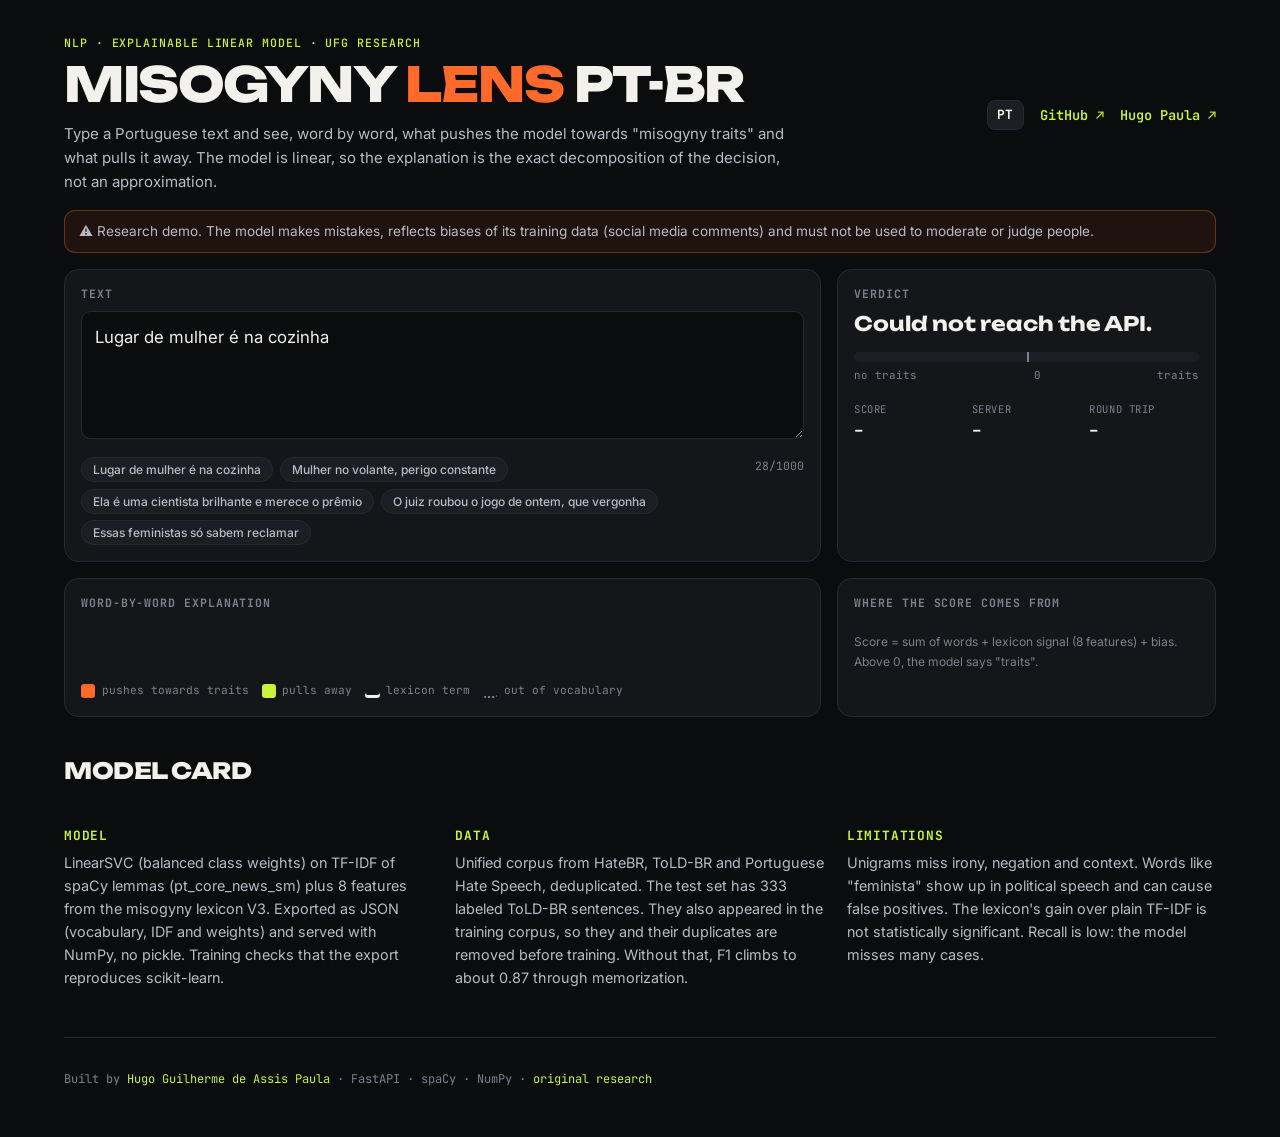
==== static/index.html @ 3f373401 "Misogyny Lens PT-BR: explainable misogyny detector API with live demo Linear SVM on spaCy lemma TF-I" ====
<!doctype html>
<html lang="pt-BR">
<head>
<meta charset="utf-8">
<meta name="viewport" content="width=device-width, initial-scale=1">
<title>Misogyny Lens PT-BR</title>
<meta name="description" content="Detector de traços de misoginia em português com explicação palavra por palavra. Research demo with a per-word explanation.">
<meta name="theme-color" content="#0b0c0e">
<link rel="preconnect" href="https://fonts.googleapis.com">
<link rel="preconnect" href="https://fonts.gstatic.com" crossorigin>
<link rel="stylesheet" href="https://fonts.googleapis.com/css2?family=Unbounded:wght@700;800&family=Inter:wght@400;500;600;700&family=JetBrains+Mono:wght@400;500;700&display=swap">
<link rel="stylesheet" href="/static/style.css">
<script>
  (function () {
    var lang = null;
    try { lang = localStorage.getItem("lang"); } catch (e) {}
    if (!lang) lang = (navigator.language || "pt").toLowerCase().indexOf("pt") === 0 ? "pt-BR" : "en";
    document.documentElement.lang = lang;
  })();
</script>
</head>
<body>

<header class="top">
  <div>
    <p class="kicker"><span data-pt>PLN · modelo linear explicável · pesquisa UFG</span><span data-en>NLP · explainable linear model · UFG research</span></p>
    <h1>Misogyny <span>Lens</span> PT-BR</h1>
    <p class="sub">
      <span data-pt>Digite um texto em português e veja, palavra por palavra, o que empurra o modelo para "traços de misoginia" e o que puxa para o outro lado. O modelo é linear, então a explicação é a decomposição exata da decisão, não uma aproximação.</span>
      <span data-en>Type a Portuguese text and see, word by word, what pushes the model towards "misogyny traits" and what pulls it away. The model is linear, so the explanation is the exact decomposition of the decision, not an approximation.</span>
    </p>
  </div>
  <nav class="links">
    <button type="button" id="lang"><span data-pt>EN</span><span data-en>PT</span></button>
    <a href="https://github.com/hugo-guigo/misogyny-lens-ptbr">GitHub ↗</a>
    <a href="https://hugo-guigo.github.io">Hugo Paula ↗</a>
  </nav>
</header>

<p class="warning">
  <span data-pt>⚠ Demo de pesquisa. O modelo erra, reflete vieses dos dados de treino (comentários de redes sociais) e não deve ser usado para moderar ou julgar pessoas.</span>
  <span data-en>⚠ Research demo. The model makes mistakes, reflects biases of its training data (social media comments) and must not be used to moderate or judge people.</span>
</p>

<main class="grid">
  <section class="panel input-panel">
    <label for="text" class="lbl"><span data-pt>Texto</span><span data-en>Text</span></label>
    <textarea id="text" maxlength="1000" rows="4" spellcheck="false">Lugar de mulher é na cozinha</textarea>
    <div class="row">
      <div class="chips" id="examples"></div>
      <span class="count mono" id="count">0/1000</span>
    </div>
  </section>

  <section class="panel verdict-panel">
    <p class="lbl"><span data-pt>Veredito</span><span data-en>Verdict</span></p>
    <p id="verdict" class="verdict">…</p>
    <div class="gauge" aria-hidden="true">
      <div class="gauge-mid"></div>
      <div class="gauge-fill" id="gauge"></div>
    </div>
    <div class="gauge-labels mono"><span data-pt>sem traços</span><span data-en>no traits</span><span>0</span><span data-pt>com traços</span><span data-en>traits</span></div>
    <dl class="stats mono">
      <div><dt><span data-pt>pontuação</span><span data-en>score</span></dt><dd id="score">–</dd></div>
      <div><dt><span data-pt>servidor</span><span data-en>server</span></dt><dd id="latency">–</dd></div>
      <div><dt><span data-pt>ida e volta</span><span data-en>round trip</span></dt><dd id="rtt">–</dd></div>
    </dl>
  </section>

  <section class="panel lens-panel">
    <p class="lbl"><span data-pt>Explicação palavra por palavra</span><span data-en>Word-by-word explanation</span></p>
    <p id="lens" class="lens"></p>
    <p class="legend mono">
      <span class="sw pos"></span><span data-pt>empurra para traços</span><span data-en>pushes towards traits</span>
      <span class="sw neg"></span><span data-pt>puxa para o outro lado</span><span data-en>pulls away</span>
      <span class="sw lexi"></span><span data-pt>termo do léxico</span><span data-en>lexicon term</span>
      <span class="sw off"></span><span data-pt>fora do vocabulário</span><span data-en>out of vocabulary</span>
    </p>
  </section>

  <section class="panel parts-panel">
    <p class="lbl"><span data-pt>De onde vem a pontuação</span><span data-en>Where the score comes from</span></p>
    <ul id="parts" class="parts mono"></ul>
    <p class="note"><span data-pt>Pontuação = soma das palavras + sinal do léxico (8 atributos) + viés. Acima de 0, o modelo marca "com traços".</span><span data-en>Score = sum of words + lexicon signal (8 features) + bias. Above 0, the model says "traits".</span></p>
  </section>
</main>

<section class="card-section" id="model-card">
  <h2>Model card</h2>
  <div class="cards" id="card"></div>
  <div class="cols">
    <div>
      <h3><span data-pt>Modelo</span><span data-en>Model</span></h3>
      <p><span data-pt>LinearSVC (class_weight balanceado) sobre TF-IDF de lemas do spaCy (pt_core_news_sm) mais 8 atributos do léxico de misoginia V3. Exportado como JSON (vocabulário, IDF e pesos) e servido com NumPy, sem pickle. O treino confere que a versão exportada reproduz o scikit-learn.</span><span data-en>LinearSVC (balanced class weights) on TF-IDF of spaCy lemmas (pt_core_news_sm) plus 8 features from the misogyny lexicon V3. Exported as JSON (vocabulary, IDF and weights) and served with NumPy, no pickle. Training checks that the export reproduces scikit-learn.</span></p>
    </div>
    <div>
      <h3><span data-pt>Dados</span><span data-en>Data</span></h3>
      <p><span data-pt>Corpus unificado de HateBR, ToLD-BR e Portuguese Hate Speech, deduplicado. O teste tem 333 frases rotuladas do ToLD-BR. Essas frases também estavam no corpus de treino, então elas e suas duplicatas são removidas antes do treino. Sem isso, o F1 sobe para cerca de 0,87 por memorização.</span><span data-en>Unified corpus from HateBR, ToLD-BR and Portuguese Hate Speech, deduplicated. The test set has 333 labeled ToLD-BR sentences. They also appeared in the training corpus, so they and their duplicates are removed before training. Without that, F1 climbs to about 0.87 through memorization.</span></p>
    </div>
    <div>
      <h3><span data-pt>Limitações</span><span data-en>Limitations</span></h3>
      <p><span data-pt>Unigramas não entendem ironia, negação ou contexto. Palavras como "feminista" aparecem em discurso político e podem gerar falsos positivos. O ganho do léxico sobre o TF-IDF puro não é estatisticamente significativo. O recall é baixo: o modelo deixa passar muitos casos.</span><span data-en>Unigrams miss irony, negation and context. Words like "feminista" show up in political speech and can cause false positives. The lexicon's gain over plain TF-IDF is not statistically significant. Recall is low: the model misses many cases.</span></p>
    </div>
  </div>
</section>

<footer class="foot mono">
  <p><span data-pt>Construído por</span><span data-en>Built by</span> <a href="https://hugo-guigo.github.io">Hugo Guilherme de Assis Paula</a> · FastAPI · spaCy · NumPy · <a href="https://github.com/hugo-guigo/lexico-misoginia-ptbr"><span data-pt>pesquisa original</span><span data-en>original research</span></a></p>
</footer>

<script src="/static/app.js"></script>
</body>
</html>
---- static/style.css ----
:root {
  --bg: #0b0c0e;
  --surface: #141619;
  --surface-2: #1b1e22;
  --line: #262a30;
  --ink: #f3f1ec;
  --sub: #b9bcc2;
  --muted: #7d828b;
  --lime: #c8f53a;
  --orange: #ff6a2b;
  --display: "Unbounded", "Arial Black", Arial, sans-serif;
  --sans: "Inter", system-ui, -apple-system, "Segoe UI", Roboto, Arial, sans-serif;
  --mono: "JetBrains Mono", ui-monospace, Consolas, monospace;
  color-scheme: dark;
}

html[lang="pt-BR"] [data-en], html[lang="en"] [data-pt] { display: none !important; }

*, *::before, *::after { box-sizing: border-box; }
body { margin: 0; background: var(--bg); color: var(--ink); font: 15px/1.6 var(--sans); padding: 0 1.25rem; -webkit-font-smoothing: antialiased; }
body > * { max-width: 72rem; margin-inline: auto; }
a { color: var(--lime); text-decoration: none; }
a:hover { text-decoration: underline; }
h1, h2, h3, p { margin: 0; }
.mono { font-family: var(--mono); }
:focus-visible { outline: 2px solid var(--lime); outline-offset: 2px; }

.top { display: flex; justify-content: space-between; gap: 2rem; flex-wrap: wrap; padding: 2.2rem 0 1rem; }
.kicker { font: 500 0.72rem var(--mono); color: var(--lime); text-transform: uppercase; letter-spacing: 0.08em; }
h1 { font: 800 clamp(1.8rem, 4.5vw, 3rem)/1 var(--display); text-transform: uppercase; letter-spacing: -0.03em; margin: 0.6rem 0 0.9rem; }
h1 span { color: var(--orange); }
.sub { color: var(--sub); max-width: 46rem; }
.links { display: flex; gap: 1rem; align-items: center; font: 600 0.85rem var(--mono); }
button { font: 700 0.8rem var(--mono); color: var(--ink); background: var(--surface-2); border: 1px solid var(--line); border-radius: 0.5rem; padding: 0.35rem 0.6rem; cursor: pointer; }
button:hover { border-color: var(--ink); }

.warning { font-size: 0.85rem; color: var(--sub); background: rgba(255, 106, 43, 0.08); border: 1px solid rgba(255, 106, 43, 0.35); border-radius: 0.7rem; padding: 0.6rem 0.9rem; margin: 0 auto 1rem; }

.grid { display: grid; gap: 1rem; grid-template-columns: minmax(0, 2fr) minmax(0, 1fr);
  grid-template-areas: "input verdict" "lens parts"; }
.panel { background: var(--surface); border: 1px solid var(--line); border-radius: 0.9rem; padding: 1rem; min-width: 0; }
.input-panel { grid-area: input; }
.verdict-panel { grid-area: verdict; }
.lens-panel { grid-area: lens; }
.parts-panel { grid-area: parts; }
.lbl { display: block; font: 700 0.72rem var(--mono); color: var(--muted); text-transform: uppercase; letter-spacing: 0.08em; margin-bottom: 0.6rem; }

textarea { width: 100%; resize: vertical; font: 1.05rem/1.5 var(--sans); color: var(--ink); background: var(--bg); border: 1px solid var(--line); border-radius: 0.6rem; padding: 0.8rem; }
textarea:focus { outline: none; border-color: var(--lime); }
.row { display: flex; justify-content: space-between; align-items: flex-start; gap: 1rem; margin-top: 0.7rem; }
.chips { display: flex; flex-wrap: wrap; gap: 0.4rem; }
.chip { font: 500 0.75rem var(--sans); color: var(--sub); border-radius: 999px; padding: 0.25rem 0.7rem; }
.count { font-size: 0.72rem; color: var(--muted); white-space: nowrap; }

.verdict { font: 700 1.25rem/1.25 var(--display); letter-spacing: -0.01em; }
.verdict.yes { color: var(--orange); }
.verdict.no { color: var(--lime); }
.gauge { position: relative; height: 10px; background: var(--surface-2); border-radius: 999px; margin: 1rem 0 0.35rem; overflow: hidden; }
.gauge-mid { position: absolute; left: 50%; top: -2px; bottom: -2px; width: 2px; background: var(--muted); z-index: 1; }
.gauge-fill { position: absolute; top: 0; bottom: 0; left: 50%; width: 0; transition: width 0.25s, left 0.25s; }
.gauge-fill.pos { background: var(--orange); }
.gauge-fill.neg { background: var(--lime); }
.gauge-labels { display: flex; justify-content: space-between; font-size: 0.68rem; color: var(--muted); }
.stats { display: grid; grid-template-columns: repeat(3, 1fr); gap: 0.5rem; margin: 1rem 0 0; }
.stats dt { font-size: 0.66rem; color: var(--muted); text-transform: uppercase; letter-spacing: 0.05em; }
.stats dd { margin: 0; font-size: 1rem; font-weight: 700; }

.lens { font-size: 1.25rem; line-height: 2.1; word-wrap: break-word; min-height: 3rem; }
.tk { border-radius: 0.3rem; padding: 0.05rem 0.1rem; }
.tk.on { background: rgba(var(--c), var(--a)); color: var(--ink); }
.tk.on.strong { color: #111; }
.tk.stop { color: var(--muted); }
.tk.oov { color: var(--muted); text-decoration: underline dotted var(--muted); }
.tk.lexi { box-shadow: inset 0 -3px 0 var(--ink); }
.legend { display: flex; flex-wrap: wrap; align-items: center; gap: 0.35rem 0.8rem; font-size: 0.7rem; color: var(--muted); margin-top: 0.9rem; }
.sw { display: inline-block; width: 0.9rem; height: 0.9rem; border-radius: 0.2rem; vertical-align: middle; margin-right: -0.4rem; }
.sw.pos { background: var(--orange); }
.sw.neg { background: var(--lime); }
.sw.lexi { background: transparent; box-shadow: inset 0 -3px 0 var(--ink); }
.sw.off { background: transparent; border-bottom: 2px dotted var(--muted); }

.parts { list-style: none; margin: 0; padding: 0; display: grid; gap: 0.35rem; font-size: 0.78rem; }
.parts li { display: grid; grid-template-columns: 7.5rem 1fr 3.8rem; gap: 0.5rem; align-items: center; }
.parts li.special .pn { color: var(--muted); font-style: italic; }
.pn { overflow: hidden; text-overflow: ellipsis; white-space: nowrap; }
.pv { text-align: right; color: var(--sub); }
.bar { position: relative; height: 0.7rem; background: var(--surface-2); border-radius: 0.2rem; }
.bar::after { content: ""; position: absolute; left: 50%; top: -2px; bottom: -2px; width: 1px; background: var(--muted); }
.b { position: absolute; top: 0; bottom: 0; border-radius: 0.2rem; }
.b.pos { background: var(--orange); }
.b.neg { background: var(--lime); }
.note { font-size: 0.75rem; color: var(--muted); margin-top: 0.8rem; }

.card-section { padding: 2.5rem 0 1rem; }
.card-section h2 { font: 800 1.4rem var(--display); text-transform: uppercase; letter-spacing: -0.02em; margin-bottom: 1.1rem; }
.cards { display: grid; grid-template-columns: repeat(auto-fit, minmax(11rem, 1fr)); gap: 0.8rem; margin-bottom: 1.6rem; }
.stat { background: var(--surface); border: 1px solid var(--line); border-radius: 0.8rem; padding: 0.9rem; }
.stat .k { font-size: 0.68rem; color: var(--muted); text-transform: uppercase; letter-spacing: 0.06em; }
.stat .v { font: 700 1.6rem/1.2 var(--display); margin: 0.3rem 0; }
.stat .d { font-size: 0.75rem; color: var(--muted); }
.cols { display: grid; grid-template-columns: repeat(auto-fit, minmax(16rem, 1fr)); gap: 1.4rem; }
.cols h3 { font: 700 0.8rem var(--mono); color: var(--lime); text-transform: uppercase; letter-spacing: 0.06em; margin-bottom: 0.4rem; }
.cols p { color: var(--sub); font-size: 0.9rem; }
.foot { padding: 2rem 0 3rem; border-top: 1px solid var(--line); margin-top: 2rem; font-size: 0.75rem; color: var(--muted); }

@media (max-width: 820px) {
  .grid { grid-template-columns: minmax(0, 1fr); grid-template-areas: "input" "verdict" "lens" "parts"; }
  body { padding: 0 1rem; }
  .row { flex-direction: column; }
}
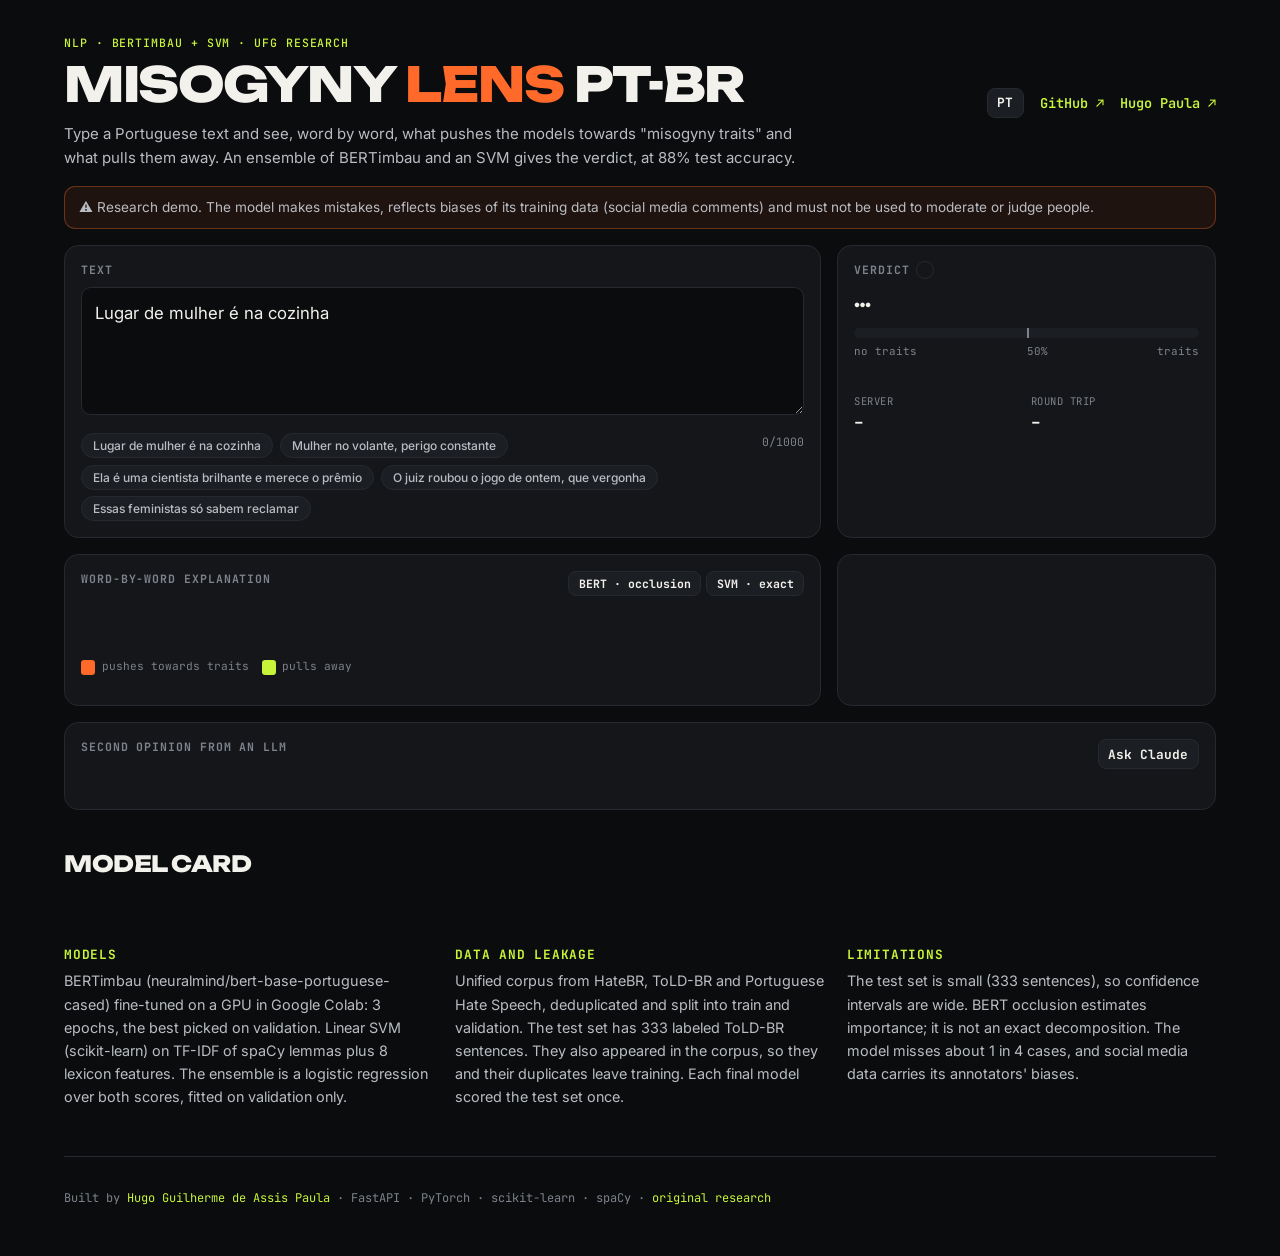
==== commit 84649951: "Add fine-tuned BERTimbau and SVM+BERT ensemble (88.0% test accuracy) - SVM now scikit-learn + joblib" ====
--- a/static/index.html
+++ b/static/index.html
@@ -23,11 +23,11 @@
 
 <header class="top">
   <div>
-    <p class="kicker"><span data-pt>PLN · modelo linear explicável · pesquisa UFG</span><span data-en>NLP · explainable linear model · UFG research</span></p>
+    <p class="kicker"><span data-pt>PLN · BERTimbau + SVM · pesquisa UFG</span><span data-en>NLP · BERTimbau + SVM · UFG research</span></p>
     <h1>Misogyny <span>Lens</span> PT-BR</h1>
     <p class="sub">
-      <span data-pt>Digite um texto em português e veja, palavra por palavra, o que empurra o modelo para "traços de misoginia" e o que puxa para o outro lado. O modelo é linear, então a explicação é a decomposição exata da decisão, não uma aproximação.</span>
-      <span data-en>Type a Portuguese text and see, word by word, what pushes the model towards "misogyny traits" and what pulls it away. The model is linear, so the explanation is the exact decomposition of the decision, not an approximation.</span>
+      <span data-pt>Digite um texto em português e veja, palavra por palavra, o que empurra os modelos para "traços de misoginia" e o que puxa para o outro lado. Um ensemble de BERTimbau e SVM dá o veredito, com 88% de acurácia no teste.</span>
+      <span data-en>Type a Portuguese text and see, word by word, what pushes the models towards "misogyny traits" and what pulls them away. An ensemble of BERTimbau and an SVM gives the verdict, at 88% test accuracy.</span>
     </p>
   </div>
   <nav class="links">
@@ -53,59 +53,74 @@
   </section>
 
   <section class="panel verdict-panel">
-    <p class="lbl"><span data-pt>Veredito</span><span data-en>Verdict</span></p>
+    <p class="lbl"><span data-pt>Veredito</span><span data-en>Verdict</span> <span class="mono tag" id="verdict-model"></span></p>
     <p id="verdict" class="verdict">…</p>
     <div class="gauge" aria-hidden="true">
       <div class="gauge-mid"></div>
       <div class="gauge-fill" id="gauge"></div>
     </div>
-    <div class="gauge-labels mono"><span data-pt>sem traços</span><span data-en>no traits</span><span>0</span><span data-pt>com traços</span><span data-en>traits</span></div>
+    <div class="gauge-labels mono"><span data-pt>sem traços</span><span data-en>no traits</span><span id="gauge-mid-label">50%</span><span data-pt>com traços</span><span data-en>traits</span></div>
+    <dl class="models mono" id="models"></dl>
     <dl class="stats mono">
-      <div><dt><span data-pt>pontuação</span><span data-en>score</span></dt><dd id="score">–</dd></div>
       <div><dt><span data-pt>servidor</span><span data-en>server</span></dt><dd id="latency">–</dd></div>
       <div><dt><span data-pt>ida e volta</span><span data-en>round trip</span></dt><dd id="rtt">–</dd></div>
     </dl>
   </section>
 
   <section class="panel lens-panel">
-    <p class="lbl"><span data-pt>Explicação palavra por palavra</span><span data-en>Word-by-word explanation</span></p>
+    <div class="lens-head">
+      <p class="lbl"><span data-pt>Explicação palavra por palavra</span><span data-en>Word-by-word explanation</span></p>
+      <div class="tabs" role="tablist">
+        <button type="button" class="tab" data-view="bert" role="tab">BERT · <span data-pt>oclusão</span><span data-en>occlusion</span></button>
+        <button type="button" class="tab" data-view="svm" role="tab">SVM · <span data-pt>exata</span><span data-en>exact</span></button>
+      </div>
+    </div>
     <p id="lens" class="lens"></p>
     <p class="legend mono">
       <span class="sw pos"></span><span data-pt>empurra para traços</span><span data-en>pushes towards traits</span>
       <span class="sw neg"></span><span data-pt>puxa para o outro lado</span><span data-en>pulls away</span>
-      <span class="sw lexi"></span><span data-pt>termo do léxico</span><span data-en>lexicon term</span>
-      <span class="sw off"></span><span data-pt>fora do vocabulário</span><span data-en>out of vocabulary</span>
+      <span class="sw lexi svm-only"></span><span class="svm-only"><span data-pt>termo do léxico</span><span data-en>lexicon term</span></span>
     </p>
+    <p class="note" id="lens-note"></p>
   </section>
 
   <section class="panel parts-panel">
-    <p class="lbl"><span data-pt>De onde vem a pontuação</span><span data-en>Where the score comes from</span></p>
+    <p class="lbl" id="parts-title"></p>
     <ul id="parts" class="parts mono"></ul>
-    <p class="note"><span data-pt>Pontuação = soma das palavras + sinal do léxico (8 atributos) + viés. Acima de 0, o modelo marca "com traços".</span><span data-en>Score = sum of words + lexicon signal (8 features) + bias. Above 0, the model says "traits".</span></p>
+    <p class="note" id="parts-note"></p>
+  </section>
+
+  <section class="panel llm-panel">
+    <div class="lens-head">
+      <p class="lbl"><span data-pt>Segunda opinião de um LLM</span><span data-en>Second opinion from an LLM</span></p>
+      <button type="button" id="llm-btn"><span data-pt>Perguntar ao Claude</span><span data-en>Ask Claude</span></button>
+    </div>
+    <p id="llm-out" class="llm-out"></p>
   </section>
 </main>
 
 <section class="card-section" id="model-card">
   <h2>Model card</h2>
   <div class="cards" id="card"></div>
+  <div class="table-wrap"><table class="cmp mono" id="cmp"></table></div>
   <div class="cols">
     <div>
-      <h3><span data-pt>Modelo</span><span data-en>Model</span></h3>
-      <p><span data-pt>LinearSVC (class_weight balanceado) sobre TF-IDF de lemas do spaCy (pt_core_news_sm) mais 8 atributos do léxico de misoginia V3. Exportado como JSON (vocabulário, IDF e pesos) e servido com NumPy, sem pickle. O treino confere que a versão exportada reproduz o scikit-learn.</span><span data-en>LinearSVC (balanced class weights) on TF-IDF of spaCy lemmas (pt_core_news_sm) plus 8 features from the misogyny lexicon V3. Exported as JSON (vocabulary, IDF and weights) and served with NumPy, no pickle. Training checks that the export reproduces scikit-learn.</span></p>
+      <h3><span data-pt>Modelos</span><span data-en>Models</span></h3>
+      <p><span data-pt>BERTimbau (neuralmind/bert-base-portuguese-cased) com fine-tuning em GPU no Google Colab: 3 épocas, a melhor escolhida na validação. SVM linear (scikit-learn) sobre TF-IDF de lemas do spaCy mais 8 atributos do léxico. O ensemble é uma regressão logística sobre as duas pontuações, ajustada só na validação.</span><span data-en>BERTimbau (neuralmind/bert-base-portuguese-cased) fine-tuned on a GPU in Google Colab: 3 epochs, the best picked on validation. Linear SVM (scikit-learn) on TF-IDF of spaCy lemmas plus 8 lexicon features. The ensemble is a logistic regression over both scores, fitted on validation only.</span></p>
     </div>
     <div>
-      <h3><span data-pt>Dados</span><span data-en>Data</span></h3>
-      <p><span data-pt>Corpus unificado de HateBR, ToLD-BR e Portuguese Hate Speech, deduplicado. O teste tem 333 frases rotuladas do ToLD-BR. Essas frases também estavam no corpus de treino, então elas e suas duplicatas são removidas antes do treino. Sem isso, o F1 sobe para cerca de 0,87 por memorização.</span><span data-en>Unified corpus from HateBR, ToLD-BR and Portuguese Hate Speech, deduplicated. The test set has 333 labeled ToLD-BR sentences. They also appeared in the training corpus, so they and their duplicates are removed before training. Without that, F1 climbs to about 0.87 through memorization.</span></p>
+      <h3><span data-pt>Dados e vazamento</span><span data-en>Data and leakage</span></h3>
+      <p><span data-pt>Corpus unificado de HateBR, ToLD-BR e Portuguese Hate Speech, deduplicado e dividido em treino e validação. O teste tem 333 frases rotuladas do ToLD-BR. Essas frases também estavam no corpus, então elas e suas duplicatas saem do treino. O teste foi usado uma única vez por modelo final.</span><span data-en>Unified corpus from HateBR, ToLD-BR and Portuguese Hate Speech, deduplicated and split into train and validation. The test set has 333 labeled ToLD-BR sentences. They also appeared in the corpus, so they and their duplicates leave training. Each final model scored the test set once.</span></p>
     </div>
     <div>
       <h3><span data-pt>Limitações</span><span data-en>Limitations</span></h3>
-      <p><span data-pt>Unigramas não entendem ironia, negação ou contexto. Palavras como "feminista" aparecem em discurso político e podem gerar falsos positivos. O ganho do léxico sobre o TF-IDF puro não é estatisticamente significativo. O recall é baixo: o modelo deixa passar muitos casos.</span><span data-en>Unigrams miss irony, negation and context. Words like "feminista" show up in political speech and can cause false positives. The lexicon's gain over plain TF-IDF is not statistically significant. Recall is low: the model misses many cases.</span></p>
+      <p><span data-pt>O teste é pequeno (333 frases), por isso os intervalos de confiança são largos. A oclusão do BERT é uma estimativa de importância, não uma decomposição exata. O modelo deixa passar cerca de 1 em cada 4 casos, e os dados de redes sociais carregam vieses de quem anotou.</span><span data-en>The test set is small (333 sentences), so confidence intervals are wide. BERT occlusion estimates importance; it is not an exact decomposition. The model misses about 1 in 4 cases, and social media data carries its annotators' biases.</span></p>
     </div>
   </div>
 </section>
 
 <footer class="foot mono">
-  <p><span data-pt>Construído por</span><span data-en>Built by</span> <a href="https://hugo-guigo.github.io">Hugo Guilherme de Assis Paula</a> · FastAPI · spaCy · NumPy · <a href="https://github.com/hugo-guigo/lexico-misoginia-ptbr"><span data-pt>pesquisa original</span><span data-en>original research</span></a></p>
+  <p><span data-pt>Construído por</span><span data-en>Built by</span> <a href="https://hugo-guigo.github.io">Hugo Guilherme de Assis Paula</a> · FastAPI · PyTorch · scikit-learn · spaCy · <a href="https://github.com/hugo-guigo/lexico-misoginia-ptbr"><span data-pt>pesquisa original</span><span data-en>original research</span></a></p>
 </footer>
 
 <script src="/static/app.js"></script>
--- a/static/style.css
+++ b/static/style.css
@@ -108,3 +108,31 @@
   body { padding: 0 1rem; }
   .row { flex-direction: column; }
 }
+
+/* v2: ensemble, tabs, LLM panel, comparison table */
+.grid { grid-template-areas: "input verdict" "lens parts" "llm llm"; }
+.llm-panel { grid-area: llm; }
+.tag { font-size: 0.65rem; color: var(--lime); border: 1px solid var(--line); border-radius: 999px; padding: 0.05rem 0.5rem; margin-left: 0.4rem; text-transform: none; letter-spacing: 0; }
+.models { display: grid; grid-template-columns: repeat(3, 1fr); gap: 0.5rem; margin: 1rem 0 0; }
+.models dt, .stats dt { font-size: 0.66rem; color: var(--muted); text-transform: uppercase; letter-spacing: 0.05em; }
+.models dd { margin: 0; font-size: 1rem; font-weight: 700; }
+.stats { grid-template-columns: repeat(2, 1fr); }
+.lens-head { display: flex; justify-content: space-between; align-items: flex-start; gap: 1rem; flex-wrap: wrap; }
+.tabs { display: flex; gap: 0.3rem; }
+.tab { font-size: 0.72rem; padding: 0.25rem 0.6rem; }
+.tab.on { background: var(--lime); color: #111; border-color: var(--lime); }
+.tab:disabled { opacity: 0.4; cursor: not-allowed; }
+body:not(.view-svm) .svm-only { display: none; }
+.llm-out { color: var(--sub); min-height: 1.5rem; }
+.llm-out b { color: var(--ink); }
+.small { font-size: 0.7rem; color: var(--muted); }
+#llm-btn { background: var(--surface-2); }
+#llm-btn:disabled { opacity: 0.5; cursor: not-allowed; }
+.table-wrap { overflow-x: auto; margin-bottom: 1.6rem; }
+.cmp { width: 100%; border-collapse: collapse; font-size: 0.82rem; min-width: 32rem; }
+.cmp th { text-align: left; color: var(--muted); font-weight: 500; padding: 0.45rem 0.6rem; border-bottom: 1px solid var(--line); }
+.cmp td { padding: 0.45rem 0.6rem; color: var(--sub); border-bottom: 1px solid var(--line); }
+.cmp tr:last-child td { color: var(--ink); font-weight: 700; }
+@media (max-width: 820px) {
+  .grid { grid-template-areas: "input" "verdict" "lens" "parts" "llm"; }
+}
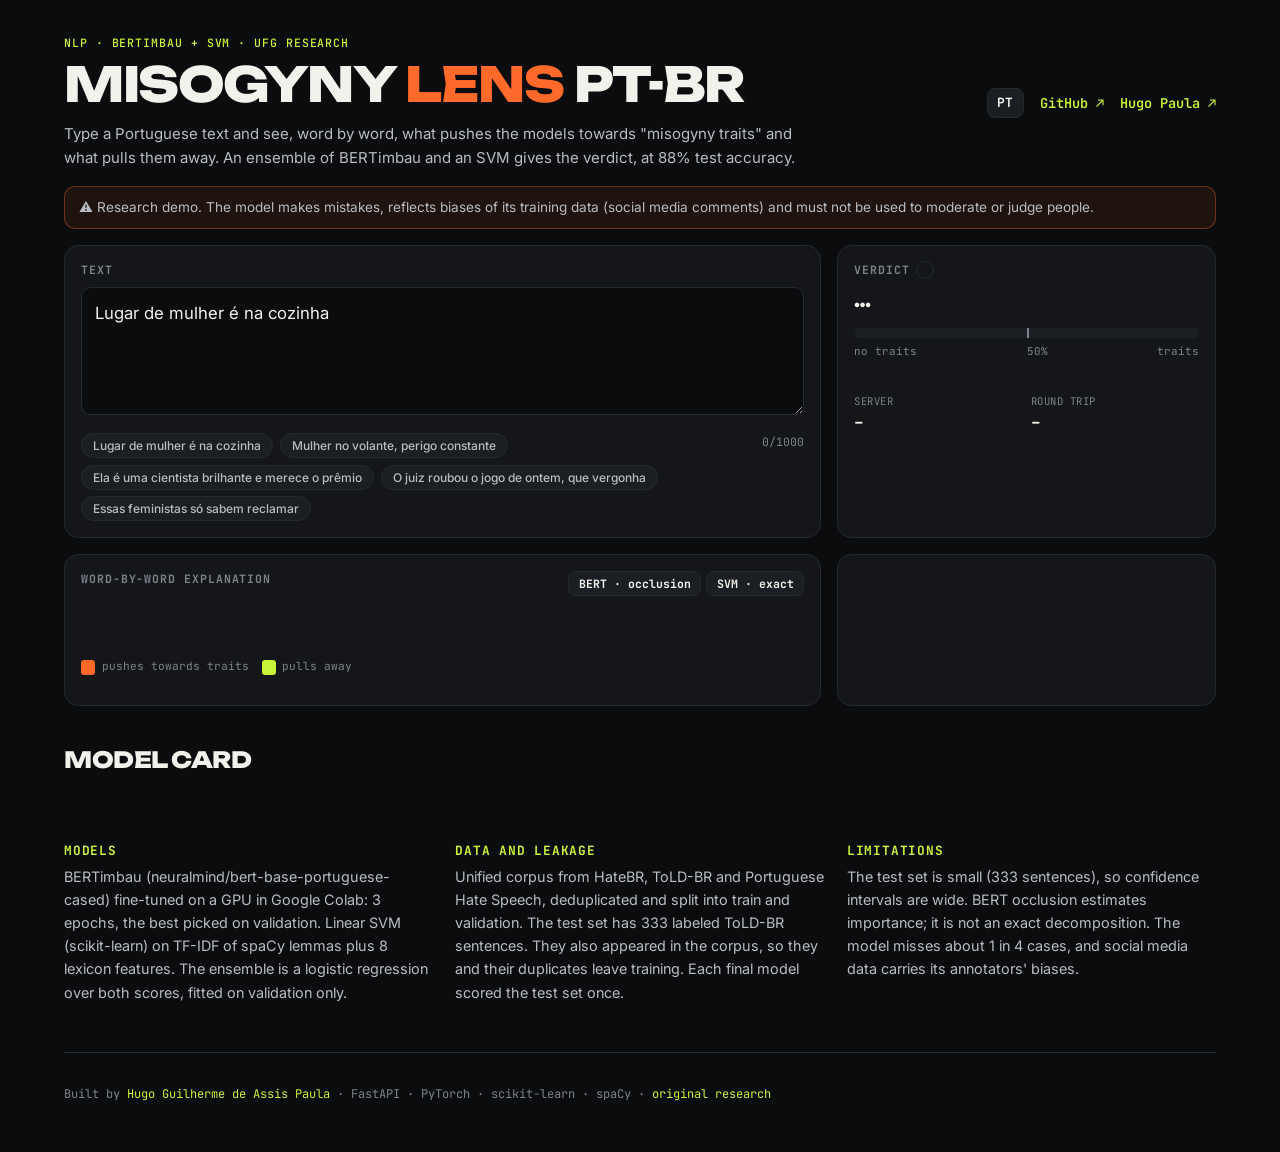
==== commit 3272c6ec: "Remove the LLM second opinion Keeps the project free to run: no paid API calls anywhere.  Co-Authore" ====
--- a/static/index.html
+++ b/static/index.html
@@ -90,13 +90,6 @@
     <p class="note" id="parts-note"></p>
   </section>
 
-  <section class="panel llm-panel">
-    <div class="lens-head">
-      <p class="lbl"><span data-pt>Segunda opinião de um LLM</span><span data-en>Second opinion from an LLM</span></p>
-      <button type="button" id="llm-btn"><span data-pt>Perguntar ao Claude</span><span data-en>Ask Claude</span></button>
-    </div>
-    <p id="llm-out" class="llm-out"></p>
-  </section>
 </main>
 
 <section class="card-section" id="model-card">
--- a/static/style.css
+++ b/static/style.css
@@ -109,9 +109,7 @@
   .row { flex-direction: column; }
 }
 
-/* v2: ensemble, tabs, LLM panel, comparison table */
-.grid { grid-template-areas: "input verdict" "lens parts" "llm llm"; }
-.llm-panel { grid-area: llm; }
+/* v2: ensemble, tabs, comparison table */
 .tag { font-size: 0.65rem; color: var(--lime); border: 1px solid var(--line); border-radius: 999px; padding: 0.05rem 0.5rem; margin-left: 0.4rem; text-transform: none; letter-spacing: 0; }
 .models { display: grid; grid-template-columns: repeat(3, 1fr); gap: 0.5rem; margin: 1rem 0 0; }
 .models dt, .stats dt { font-size: 0.66rem; color: var(--muted); text-transform: uppercase; letter-spacing: 0.05em; }
@@ -123,16 +121,10 @@
 .tab.on { background: var(--lime); color: #111; border-color: var(--lime); }
 .tab:disabled { opacity: 0.4; cursor: not-allowed; }
 body:not(.view-svm) .svm-only { display: none; }
-.llm-out { color: var(--sub); min-height: 1.5rem; }
-.llm-out b { color: var(--ink); }
-.small { font-size: 0.7rem; color: var(--muted); }
-#llm-btn { background: var(--surface-2); }
-#llm-btn:disabled { opacity: 0.5; cursor: not-allowed; }
 .table-wrap { overflow-x: auto; margin-bottom: 1.6rem; }
 .cmp { width: 100%; border-collapse: collapse; font-size: 0.82rem; min-width: 32rem; }
 .cmp th { text-align: left; color: var(--muted); font-weight: 500; padding: 0.45rem 0.6rem; border-bottom: 1px solid var(--line); }
 .cmp td { padding: 0.45rem 0.6rem; color: var(--sub); border-bottom: 1px solid var(--line); }
 .cmp tr:last-child td { color: var(--ink); font-weight: 700; }
 @media (max-width: 820px) {
-  .grid { grid-template-areas: "input" "verdict" "lens" "parts" "llm"; }
 }
